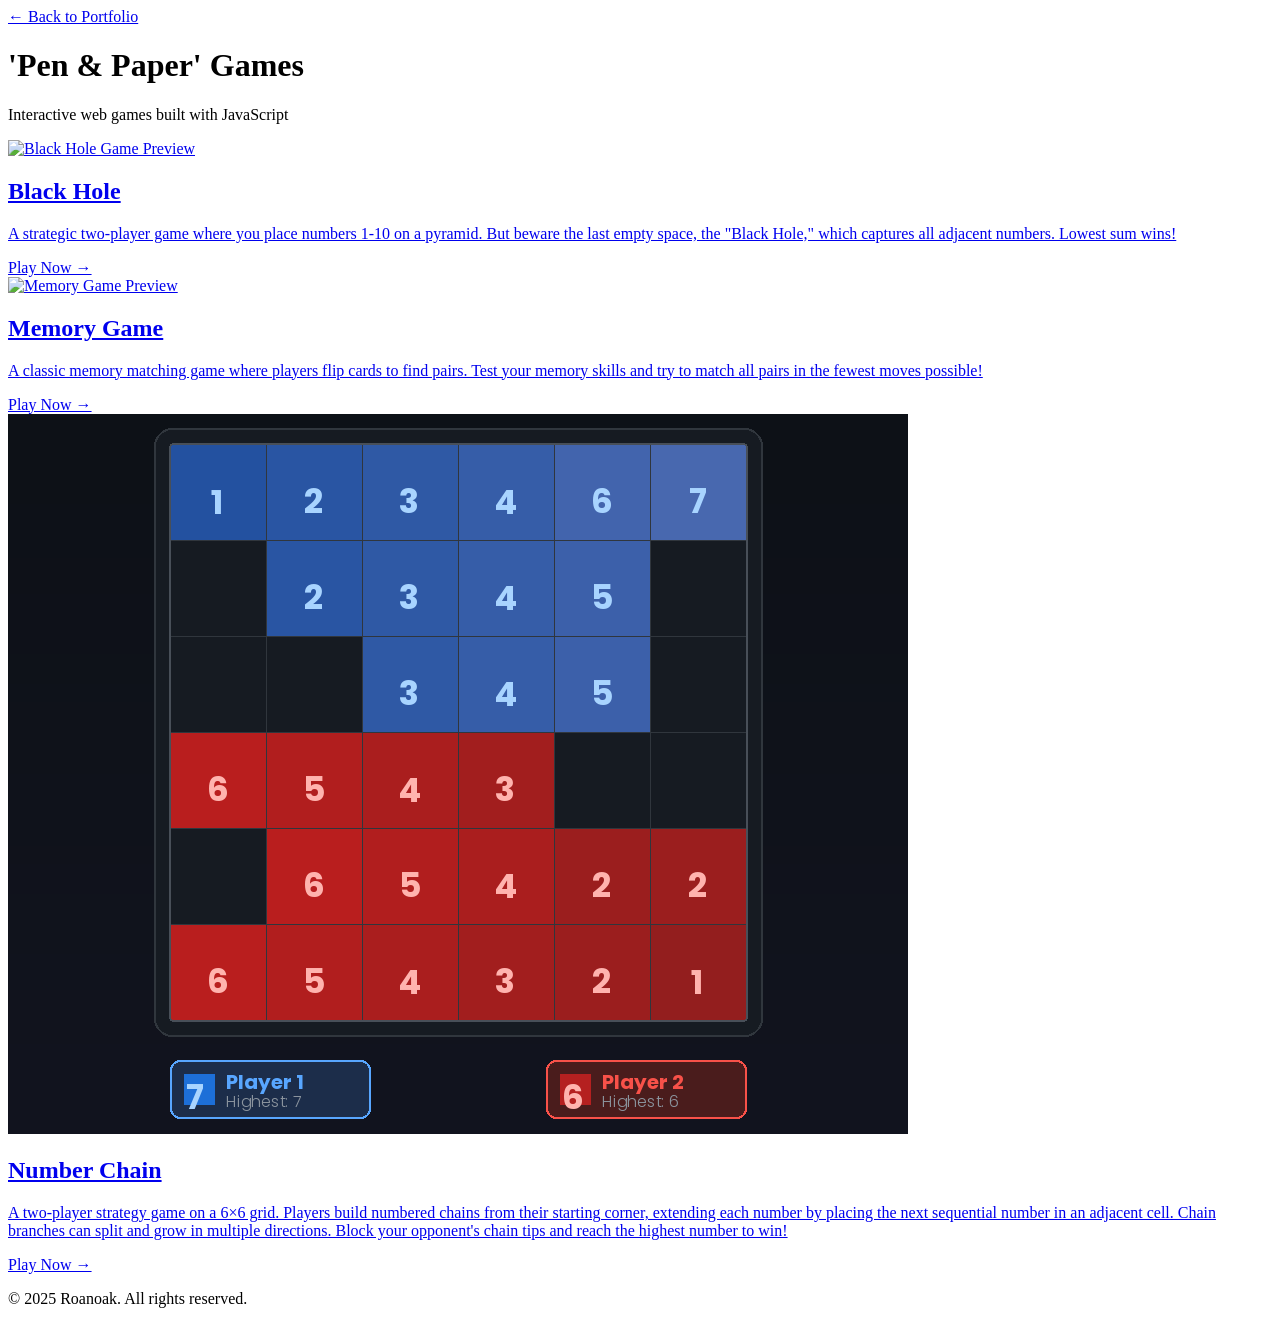
==== projects/project-1/index_pnp.html @ 6d18e858 "fixes firebase code" ====
<!DOCTYPE html>
<html lang="en">
<head>
    <meta charset="UTF-8">
    <meta name="viewport" content="width=device-width, initial-scale=1.0">
    <title>Pen & Paper Games, Digitized</title>
    <link rel="icon" type="image/svg+xml" href="../../assets/images/favicon.svg">
    <link rel="stylesheet" href="assets/css/style.css">
</head>
<body>
    <nav>
        <div class="nav-container">
            <a href="../../index.html" class="back-link">
                ← Back to Portfolio
            </a>
        </div>
    </nav>

    <div class="container">
        <header>
            <h1>'Pen & Paper' Games</h1>
            <p class="subtitle">Interactive web games built with JavaScript</p>
        </header>

        <a href="black-hole-game/index_bh.html" class="game-card">
            <div class="game-image">
                <img src="assets/images/BH-Game-Img.png" alt="Black Hole Game Preview">
            </div>
            <div class="game-content">
                <h2 class="game-title">Black Hole</h2>
                <p class="game-description">
                    A strategic two-player game where you place numbers 1-10 on a pyramid. But beware the last empty space, the "Black Hole," which captures all adjacent numbers. Lowest sum wins!
                </p>
                <span class="play-arrow">Play Now →</span>
            </div>
        </a>

        <a href="mem-game/index_mem_game.html" class="game-card">
            <div class="game-image">
                <img src="assets/images/MEM-Game-Img.png" alt="Memory Game Preview">
            </div>
            <div class="game-content">
                <h2 class="game-title">Memory Game</h2>
                <p class="game-description">
                    A classic memory matching game where players flip cards to find pairs. Test your memory skills and try to match all pairs in the fewest moves possible!
                </p>
                <span class="play-arrow">Play Now →</span>
            </div>
        </a>

        <a href="number-chain-game/index_nc.html" class="game-card">
            <div class="game-image">
                <img src="assets/images/number_chain.png" alt="Number Chain Game Preview">
            </div>
            <div class="game-content">
                <h2 class="game-title">Number Chain</h2>
                <p class="game-description">
                    A two-player strategy game on a 6×6 grid. Players build numbered chains from their starting corner, extending each number by placing the next sequential number in an adjacent cell. Chain branches can split and grow in multiple directions. Block your opponent's chain tips and reach the highest number to win!
                </p>
                <span class="play-arrow">Play Now →</span>
            </div>
        </a>

        <footer>
            <p>&copy; 2025 Roanoak. All rights reserved.</p>
        </footer>
    </div>
</body>
</html>
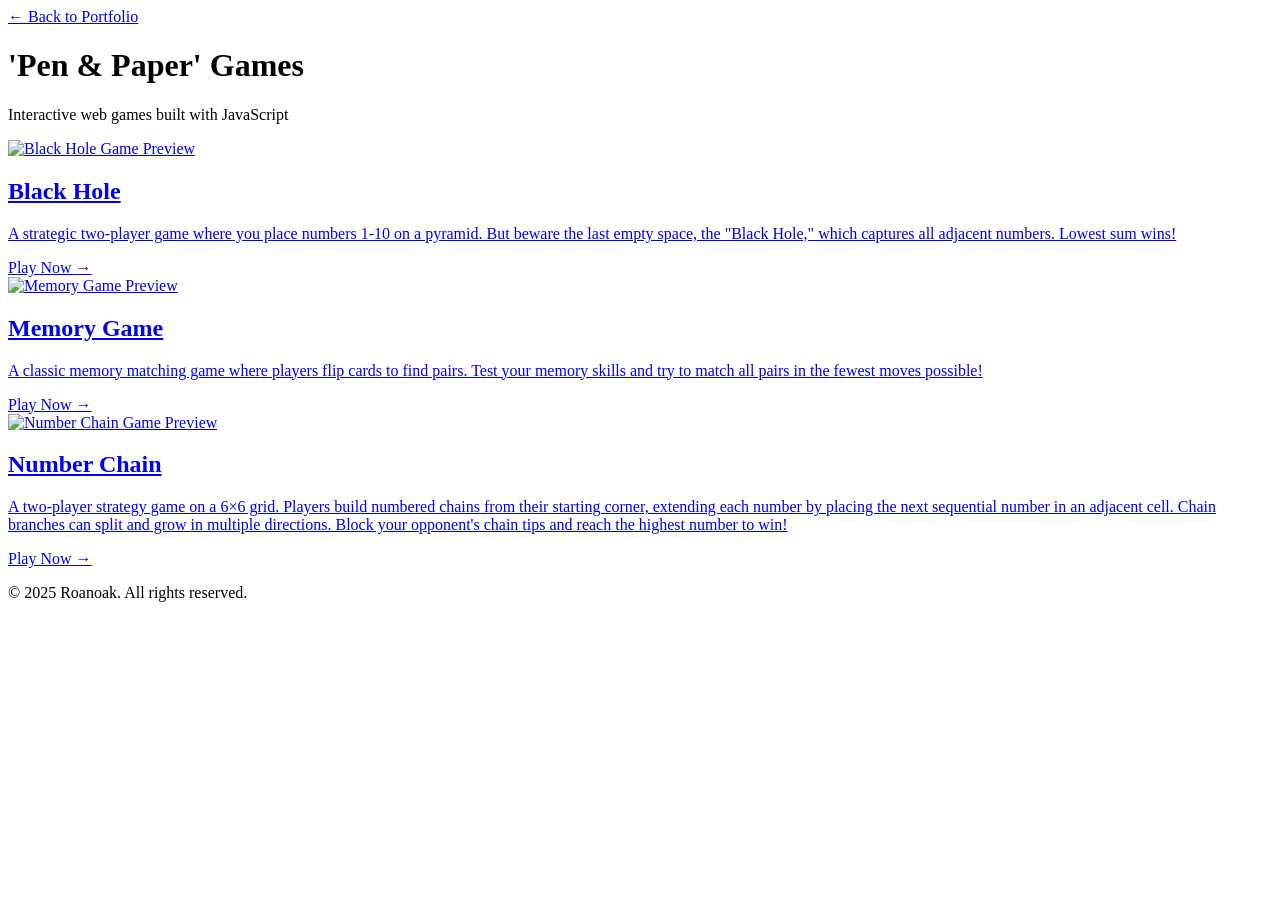
==== commit 321bf982: "initial push of Number Chain game" ====
--- a/projects/project-1/index_pnp.html
+++ b/projects/project-1/index_pnp.html
@@ -50,7 +50,7 @@
 
         <a href="number-chain-game/index_nc.html" class="game-card">
             <div class="game-image">
-                <img src="assets/images/number_chain.png" alt="Number Chain Game Preview">
+                <img src="assets/images/game3-preview.png" alt="Number Chain Game Preview">
             </div>
             <div class="game-content">
                 <h2 class="game-title">Number Chain</h2>
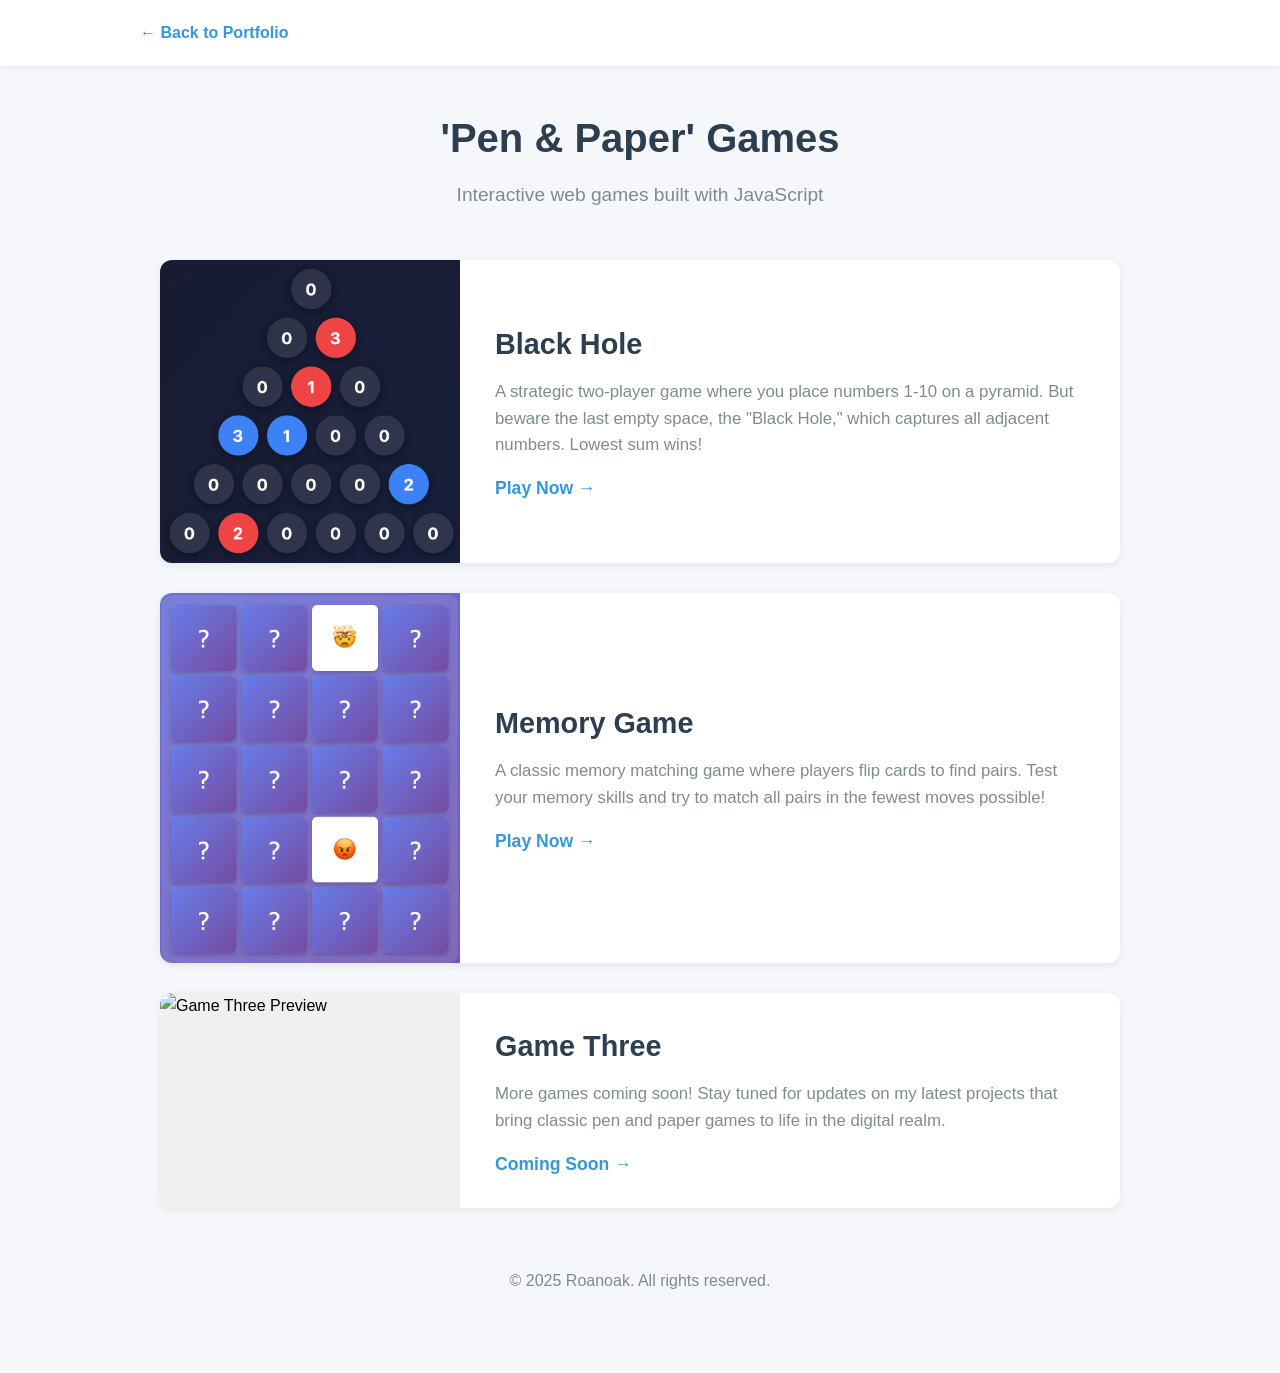
==== commit 25a753a1: "initial commit" ====
--- a/projects/project-1/index_pnp.html
+++ b/projects/project-1/index_pnp.html
@@ -48,16 +48,16 @@
             </div>
         </a>
 
-        <a href="number-chain-game/index_nc.html" class="game-card">
+        <a href="#" class="game-card">
             <div class="game-image">
-                <img src="assets/images/game3-preview.png" alt="Number Chain Game Preview">
+                <img src="assets/images/game3-preview.png" alt="Game Three Preview">
             </div>
             <div class="game-content">
-                <h2 class="game-title">Number Chain</h2>
+                <h2 class="game-title">Game Three</h2>
                 <p class="game-description">
-                    A two-player strategy game on a 6×6 grid. Players build numbered chains from their starting corner, extending each number by placing the next sequential number in an adjacent cell. Chain branches can split and grow in multiple directions. Block your opponent's chain tips and reach the highest number to win!
+                    More games coming soon! Stay tuned for updates on my latest projects that bring classic pen and paper games to life in the digital realm.
                 </p>
-                <span class="play-arrow">Play Now →</span>
+                <span class="play-arrow">Coming Soon →</span>
             </div>
         </a>
 
--- a/projects/project-1/assets/css/style.css
+++ b/projects/project-1/assets/css/style.css
@@ -0,0 +1,162 @@
+* {
+    margin: 0;
+    padding: 0;
+    box-sizing: border-box;
+}
+
+body {
+    font-family: -apple-system, BlinkMacSystemFont, 'Segoe UI', Roboto, Oxygen, Ubuntu, Cantarell, sans-serif;
+    background-color: #f5f7fa;
+    line-height: 1.6;
+}
+
+/* Navigation */
+nav {
+    background: white;
+    padding: 20px;
+    box-shadow: 0 2px 5px rgba(0, 0, 0, 0.05);
+    margin-bottom: 40px;
+}
+
+.nav-container {
+    max-width: 1000px;
+    margin: 0 auto;
+    display: flex;
+    align-items: center;
+}
+
+.back-link {
+    color: #3498db;
+    text-decoration: none;
+    font-weight: 600;
+    display: flex;
+    align-items: center;
+    gap: 8px;
+    transition: color 0.3s ease;
+}
+
+.back-link:hover {
+    color: #2980b9;
+}
+
+/* Main Container */
+.container {
+    max-width: 1000px;
+    margin: 0 auto;
+    padding: 0 20px 60px;
+}
+
+/* Header */
+header {
+    text-align: center;
+    margin-bottom: 50px;
+}
+
+h1 {
+    font-size: 2.5em;
+    color: #2c3e50;
+    margin-bottom: 10px;
+}
+
+.subtitle {
+    font-size: 1.2em;
+    color: #7f8c8d;
+}
+
+/* Game Cards */
+.game-card {
+    background: white;
+    border-radius: 12px;
+    overflow: hidden;
+    margin-bottom: 30px;
+    box-shadow: 0 2px 8px rgba(0, 0, 0, 0.08);
+    transition: transform 0.3s ease, box-shadow 0.3s ease;
+    display: flex;
+    text-decoration: none;
+    color: inherit;
+}
+
+.game-card:hover {
+    transform: translateY(-3px);
+    box-shadow: 0 6px 20px rgba(0, 0, 0, 0.12);
+}
+
+.game-image {
+    flex: 0 0 300px;
+    background: #f0f0f0;
+    display: flex;
+    align-items: center;
+    justify-content: center;
+    overflow: hidden;
+}
+
+.game-image img {
+    width: 100%;
+    height: 100%;
+    object-fit: cover;
+}
+
+.game-content {
+    flex: 1;
+    padding: 30px 35px;
+    display: flex;
+    flex-direction: column;
+    justify-content: center;
+}
+
+.game-title {
+    font-size: 1.8em;
+    color: #2c3e50;
+    margin-bottom: 12px;
+    font-weight: 700;
+}
+
+.game-description {
+    color: #7f8c8d;
+    font-size: 1.05em;
+    line-height: 1.6;
+}
+
+.play-arrow {
+    display: inline-block;
+    margin-top: 15px;
+    color: #3498db;
+    font-weight: 600;
+    font-size: 1.1em;
+}
+
+.game-card:hover .play-arrow {
+    transform: translateX(5px);
+    transition: transform 0.3s ease;
+}
+
+/* Footer */
+footer {
+    text-align: center;
+    color: #7f8c8d;
+    margin-top: 40px;
+    padding: 20px;
+}
+
+/* Responsive */
+@media (max-width: 768px) {
+    h1 {
+        font-size: 2em;
+    }
+
+    .game-card {
+        flex-direction: column;
+    }
+
+    .game-image {
+        flex: 0 0 200px;
+    }
+
+    .game-content {
+        padding: 25px;
+    }
+
+    .game-title {
+        font-size: 1.5em;
+    }
+}
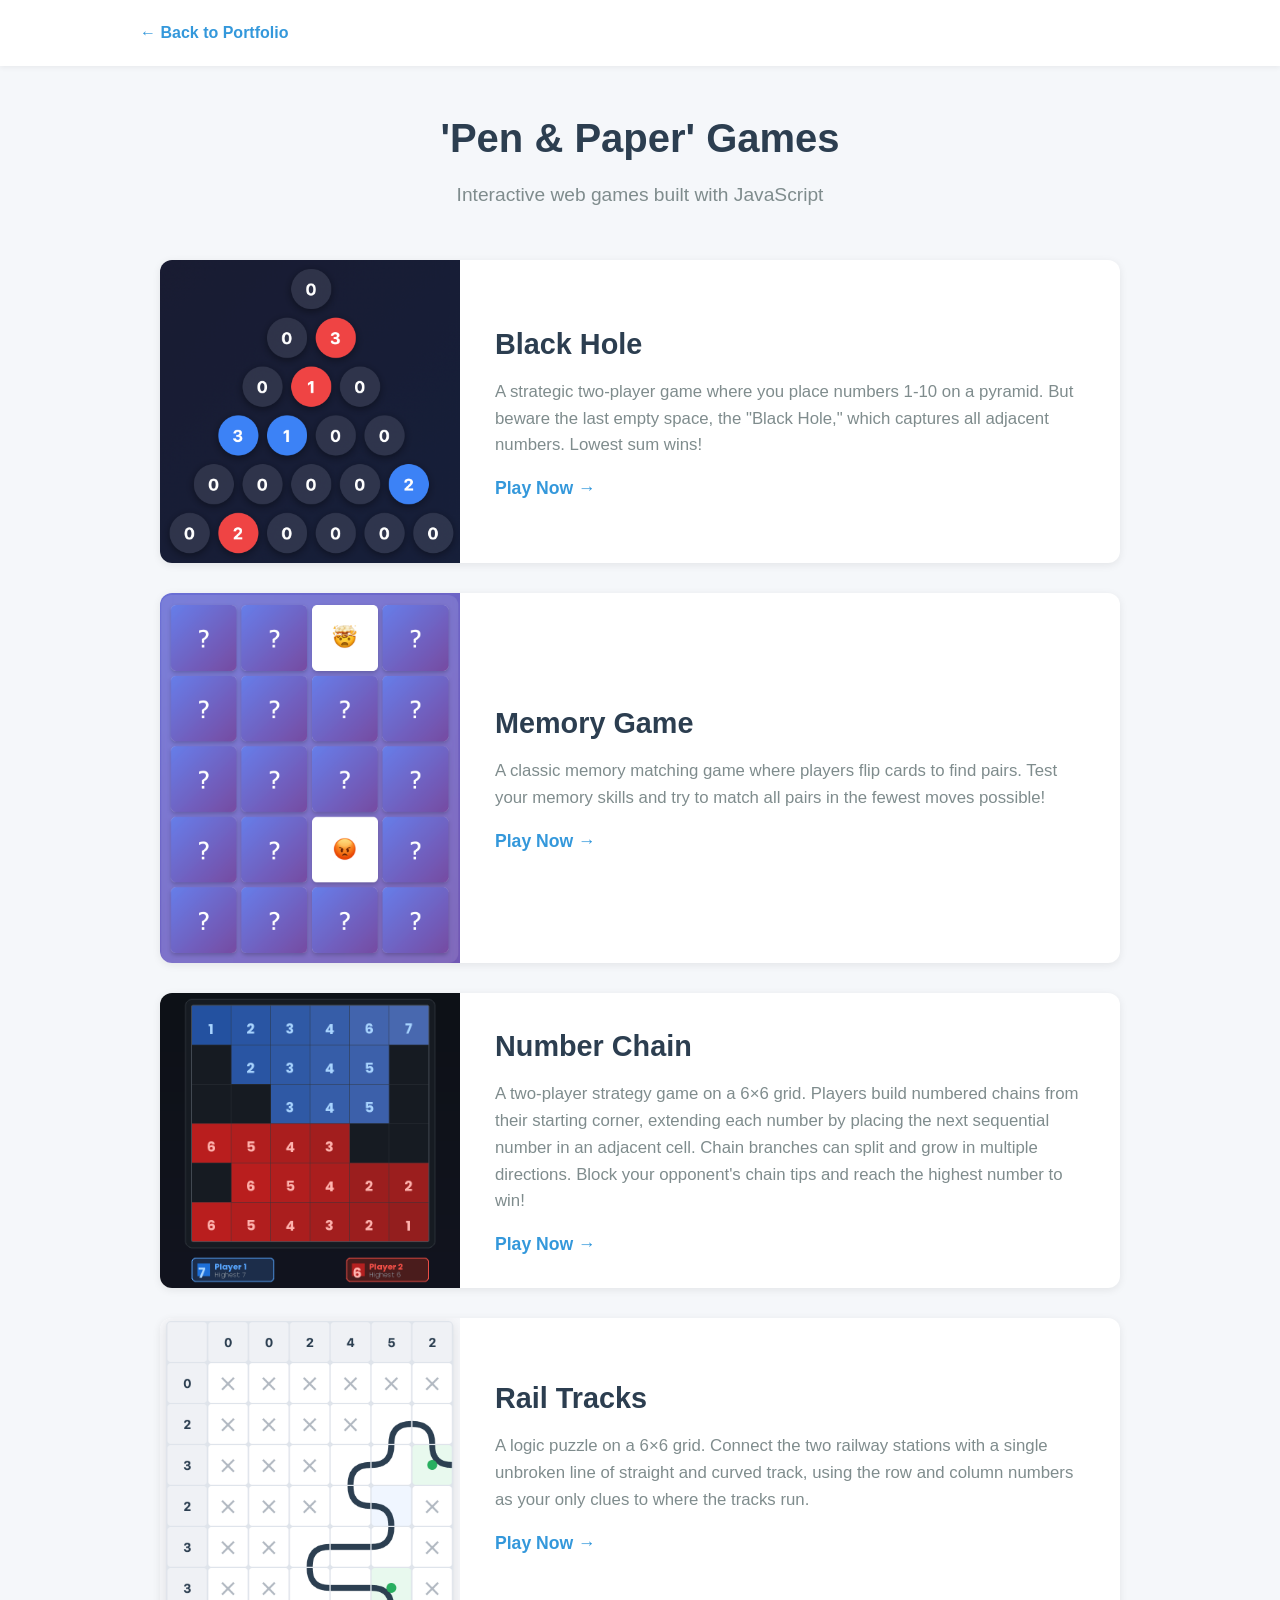
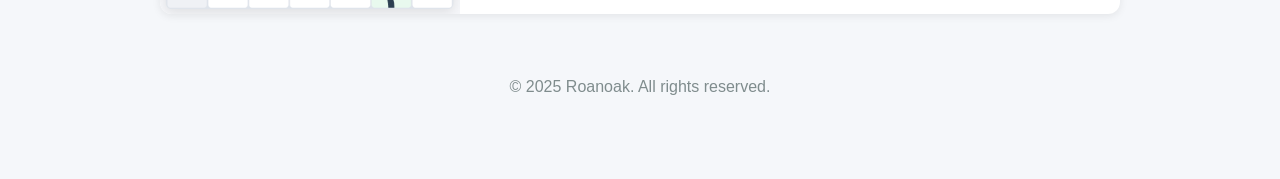
==== commit 9f1c56a6: "rail tracks" ====
--- a/projects/project-1/index_pnp.html
+++ b/projects/project-1/index_pnp.html
@@ -48,16 +48,29 @@
             </div>
         </a>
 
-        <a href="#" class="game-card">
+        <a href="number-chain-game/index_nc.html" class="game-card">
             <div class="game-image">
-                <img src="assets/images/game3-preview.png" alt="Game Three Preview">
+                <img src="assets/images/number_chain.png" alt="Number Chain Game Preview">
             </div>
             <div class="game-content">
-                <h2 class="game-title">Game Three</h2>
+                <h2 class="game-title">Number Chain</h2>
                 <p class="game-description">
-                    More games coming soon! Stay tuned for updates on my latest projects that bring classic pen and paper games to life in the digital realm.
+                    A two-player strategy game on a 6×6 grid. Players build numbered chains from their starting corner, extending each number by placing the next sequential number in an adjacent cell. Chain branches can split and grow in multiple directions. Block your opponent's chain tips and reach the highest number to win!
                 </p>
-                <span class="play-arrow">Coming Soon →</span>
+                <span class="play-arrow">Play Now →</span>
+            </div>
+        </a>
+
+        <a href="rail-tracks-game/index_rt.html" class="game-card">
+            <div class="game-image">
+                <img src="assets/images/rail-tack-Img.png" alt="Rail Tracks Game Preview">
+            </div>
+            <div class="game-content">
+                <h2 class="game-title">Rail Tracks</h2>
+                <p class="game-description">
+                    A logic puzzle on a 6×6 grid. Connect the two railway stations with a single unbroken line of straight and curved track, using the row and column numbers as your only clues to where the tracks run.
+                </p>
+                <span class="play-arrow">Play Now →</span>
             </div>
         </a>
 
--- a/projects/project-1/assets/css/style.css
+++ b/projects/project-1/assets/css/style.css
@@ -117,6 +117,18 @@
     line-height: 1.6;
 }
 
+.coming-soon-badge {
+    display: inline-block;
+    font-size: 0.45em;
+    font-weight: 600;
+    color: #e67e22;
+    background: rgba(230, 126, 34, 0.12);
+    padding: 4px 10px;
+    border-radius: 12px;
+    vertical-align: middle;
+    margin-left: 8px;
+}
+
 .play-arrow {
     display: inline-block;
     margin-top: 15px;
